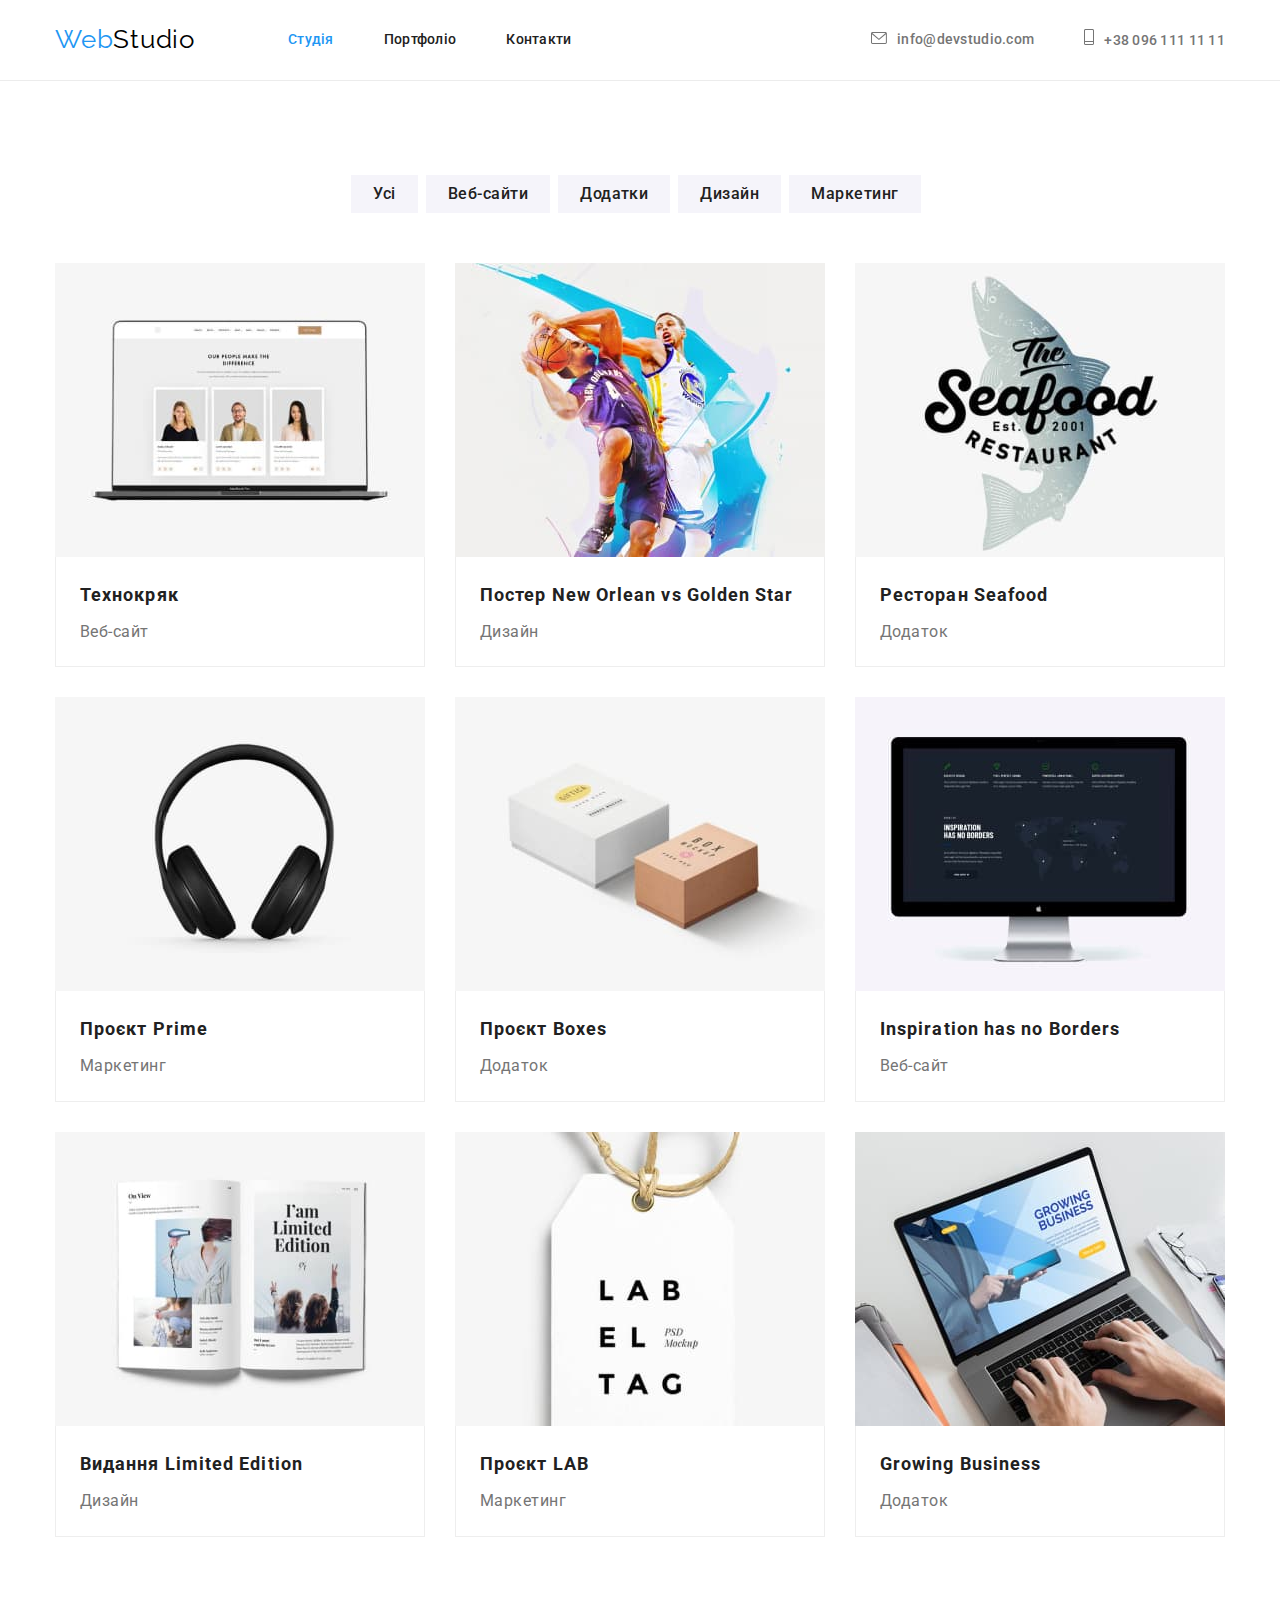
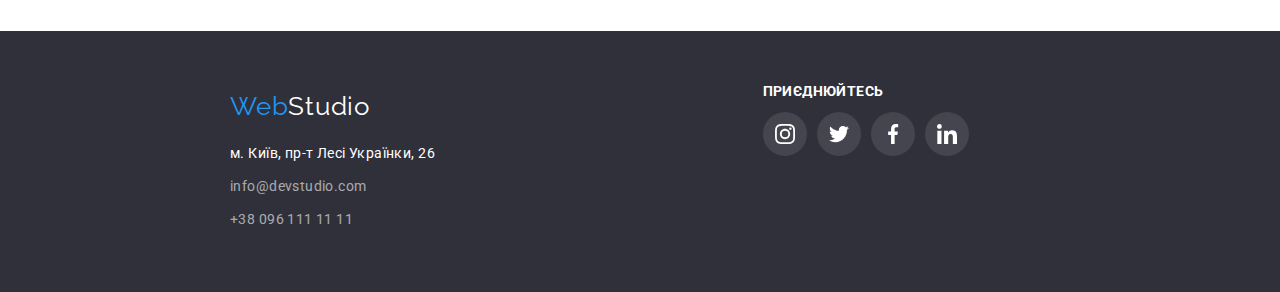
==== portfolio.html @ db8f0330 "." ====
<!DOCTYPE html>
<html lang="uk">

<head>
    <meta charset="UTF-8">
    <meta http-equiv="X-UA-Compatible" content="IE=edge">
    <meta name="viewport" content="width=device-width, initial-scale=1.0">
    <title>WebStudio</title>
    <link rel="preconnect" href="https://fonts.googleapis.com">
    <link rel="preconnect" href="https://fonts.gstatic.com" crossorigin>
    <link href="https://fonts.googleapis.com/css2?family=Raleway:wght@700&family=Roboto:wght@400;500;700;900&display=swap"
    rel="stylesheet">
    <link rel="stylesheet" href="https://cdn.jsdelivr.net/npm/modern-normalize@1.1.0/modern-normalize.min.css">
    <link rel="stylesheet" href="./css/styles.css">
</head>

<body>
    <header class="page-header">
        <div class="container page-header-container">
            <a class="logo link" href="./index.html"><span class="accent-logo">Web</span><span
                    class="dark-logo">Studio</span></a>
    
            <nav class="page-navigator">
                <ul class="menu list">
                    <li class="menu-item"><a class="menu-link link current" href="./index.html">Студія</a></li>
                    <li class="menu-item"><a class="menu-link link" href="#">Портфоліо</a></li>
                    <li class="menu-item"><a class="menu-link link" href="#">Контакти</a></li>
                </ul>
            </nav>
    
            <ul class="menu-contact list">
                <li class="menu-contact-item">
                    <a class="contact link" href="mailto:info@devstudio.com"><svg class="contact-icon" width="16" height="12">
                            <use href="./img/sprite.svg#envelope"></use>
                        </svg>info@devstudio.com</a>
                </li>
                <li class="menu-contact-item"><a class="contact-phone link" href="tel:+380961111111"><svg class="contact-icon"
                            width="10" height="16">
                            <use href="./img/sprite.svg#phone"></use>
                        </svg>+38 096 111 11 11</a></li>
            </ul>
        </div>
    </header>

    <main>
        <section class="section">
            <div class="container">
                <h1 class="visually-hidden">Портфоліо</h1>
                <ul class="menu-button list">
                    <li><button class="menu-button-item" type="button">Усі</button></li>
                    <li><button class="menu-button-item" type="button">Веб-сайти</button></li>
                    <li><button class="menu-button-item" type="button">Додатки</button></li>
                    <li><button class="menu-button-item" type="button">Дизайн</button></li>
                    <li><button class="menu-button-item" type="button">Маркетинг</button></li>
                </ul>

                <ul class="menu-port list portfolio-container">
                    <li class="menu-portfolio-item">
                    <a class="portfolio link" href="#"> 
                            <img src="./img/img-1-techno.jpg" alt="Портфоліо" width="370">
                            <div class="portfolio-about"><h2 class="header-portfolio">Технокряк</h2>
                            <p class="portfolio-page">Веб-сайт</p></div>
                    </a>
                    </li>
                    <li class="menu-portfolio-item">
                        <a class="portfolio link" href="#">
                            <img src="./img/img-2-poster.jpg" alt="Баскетболісти" width="370">
                            <div class="portfolio-about"><h2 class="header-portfolio">Постер New Orlean vs Golden Star</h2>
                            <p class="portfolio-page">Дизайн</p></div>
                        </a>
                    </li>
                    <li class="menu-portfolio-item">
                        <a class="portfolio link" href="#">
                            <img src="./img/img-3-seafood.jpg" alt="Логотип ресторану" width="370">
                            <div class="portfolio-about"><h2 class="header-portfolio">Ресторан Seafood</h2>
                            <p class="portfolio-page">Додаток</p></div>
                        </a>
                    </li>
                    <li class="menu-portfolio-item">
                        <a class="portfolio link" href="#">
                            <img src="./img/img-4-prime.jpg" alt="Навушники" width="370">
                            <div class="portfolio-about"><h2 class="header-portfolio">Проєкт Prime</h2>
                            <p class="portfolio-page">Маркетинг</p></div>
                        </a>
                    </li>
                    <li class="menu-portfolio-item">
                        <a class="portfolio link" href="#">
                            <img src="./img/img-5-boxes.jpg" alt="Коробки" width="370">
                            <div class="portfolio-about"><h2 class="header-portfolio">Проєкт Boxes</h2>
                            <p class="portfolio-page">Додаток</p></div>
                        </a>
                    </li>
                    <li class="menu-portfolio-item">
                        <a class="portfolio link" href="#">
                            <img src="./img/img-6-inspiration.jpg" alt="Монітор" width="370">
                            <div class="portfolio-about"><h2 class="header-portfolio">Inspiration has no Borders</h2>
                            <p class="portfolio-page">Веб-сайт</p></div>
                        </a>
                    </li>
                    <li class="menu-portfolio-item">
                        <a class="portfolio link" href="#">
                            <img src="./img/img-7-limited.jpg" alt="Журнал із світлинами" width="370">
                            <div class="portfolio-about"><h2 class="header-portfolio">Видання Limited Edition</h2>
                            <p class="portfolio-page">Дизайн</p></div>
                        </a>
                    </li>
                    <li class="menu-portfolio-item">
                        <a class="portfolio link" href="#">
                            <img src="./img/img-8-lab.jpg" alt="Лейбл" width="370">
                            <div class="portfolio-about"><h2 class="header-portfolio">Проєкт LAB</h2>
                            <p class="portfolio-page">Маркетинг</p></div>
                        </a>
                    </li>
                    <li class="menu-portfolio-item">
                        <a class="portfolio link" href="#">
                            <img src="./img/img-9-growing.jpg" alt="Ноутбук" width="370">
                            <div class="portfolio-about"><h2 class="header-portfolio">Growing Business</h2>
                            <p class="portfolio-page">Додаток</p></div>
                        </a>
                    </li>
                </ul>
            </div>
        </section>
    </main>

    <footer class="background-footer">
        <div class="container container-footer">
            <div class="container-logo-down"><a class="logo-down link" href="./index.html"><span
                        class="accent-logo">Web</span><span class="wight-logo">Studio</span></a></div>
            <address class="address">
                <ul class="menu-address list">
                    <li class="menu-address-item"><a class="location link" href="https://goo.gl/maps/yNfwffWG3DoJXn189"
                            target="_blank">м. Київ, пр-т Лесі Українки, 26</a></li>
                    <li class="menu-address-item"><a class="footer-contact link"
                            href="mailto:info@devstudio.com">info@devstudio.com</a></li>
                    <li class="menu-address-item"><a class="footer-contact link" href="tel:+380961111111">+38 096 111 11
                            11</a></li>
                </ul>
            </address>
        </div>
    
        <div class="container">
            <h3 class="header-join-us">Приєднюйтесь</h3>
            <ul class="social-footer list">
                <li class="social-icons-footer">
                    <a class="social-link-footer link" href="" target="_blank" aria-label="інстаграм">
                        <svg class="social-icons-footer" width="20" height="20">
                            <use href="./img/sprite.svg#instagram"></use>
                        </svg>
                    </a>
                </li>
                <li class="social-icons-footer">
                    <a class="social-link-footer link" href="" target="_blank" aria-label="твіттер">
                        <svg class="social-icons-footer" width="20" height="20">
                            <use href="./img/sprite.svg#twitter"></use>
                        </svg>
                    </a>
                </li>
                <li class="social-icons-footer">
                    <a class="social-link-footer link" href="" target="_blank" aria-label="фейсбук">
                        <svg class="social-icons-footer" width="20" height="20">
                            <use href="./img/sprite.svg#facebook"></use>
                        </svg>
                    </a>
                </li>
                <li class="social-icons-footer">
                    <a class="social-link-footer link" href="" target="_blank" aria-label="лінкедін">
                        <svg class="social-icons-footer" width="20" height="20">
                            <use href="./img/sprite.svg#linkedin"></use>
                        </svg>
                    </a>
                </li>
            </ul>
        </div>
    </footer>
</body>

</html>
---- css/styles.css ----
:root{
--one-accent-color:#188CE8;
--accent-color:#2196F3;
--primary-text-color:#757575;
--color-dark:#212121;
--background-dark:#2F303A;
--white-color:#FFFFFF;
--background-light-btn:#F5F4FA;
--dark-logo:#000000;
--background-grey:#F5F4FA;
--color-header-border:#ECECEC;
--color-portfolio-border:#EEEEEE;
--background-color-header:#C4C4C4;
--background-gradient:rgba(47, 48, 58, 0.4);
--client-border:#AFB1B8;
}

h1,
h2,
h3,
h4,
p {
    margin-top: 0;
    margin-bottom: 0;
}

ul,
ol {
    margin-top: 0;
    margin-bottom: 0;
    padding-left: 0;
}

.container {
    width: 1200px;
    margin-left: auto;
    margin-right: auto;
    padding-left: 15px;
    padding-right: 15px;

}

.link {
    text-decoration: none;
}

.list {
    list-style: none;   
}

img {
    display: block;
}

button {
    font-family: inherit;
    cursor: pointer;
}

body{
    font-family:'Roboto', sans-serif;
    font-size: 16px;
    letter-spacing: 0.03em;
    color:var(--primary-text-color);
}

.accent-logo {
    color:var(--accent-color);
}

.dark-logo {
    color: var(--dark-logo);
}

.wight-logo {
    color: var(--white-color);
}


.logo {
    font-family: 'Raleway',sans-serif;
    font-weight: 400;
    font-size: 26px;
    line-height: 1.19;
    letter-spacing: 0.03em;
    margin-right: 93px;
}

.page-header-container {
    display: flex;
    align-items: center;
}

.page-header {
    padding-top: 24px;
    padding-bottom: 25px;
    border-bottom: 1px solid var(--color-header-border);
}

.menu {
    display: flex;
    align-items: center;
    column-gap: 50px ;
    
}

.menu-contact {
    display: flex;
    align-items: center;
    margin-left: auto;
}

.menu-link {
    font-family: 'Roboto',sans-serif;
    font-size: 14px;
    line-height: 1.14;
    letter-spacing: 0.02em;
    font-weight: 500;
    color: var(--color-dark);
    padding-top: 24px ;
    padding-bottom: 25px;

}

.menu-link:hover,
.menu-link:focus {
    color: var(--accent-color);
}

.contact {
    color:var(--primary-text-color) ;
    font-family: 'Roboto', sans-serif; 
    font-size: 14px ;
    line-height: 1.14;
    letter-spacing: 0.02em ;
    font-weight: 500;
    margin-right: 50px;
}

.contact-phone {
    color:var(--primary-text-color) ;
    font-family: 'Roboto', sans-serif; 
    font-size: 14px ;
    line-height: 1.14;
    letter-spacing: 0.02em ;
    font-weight: 500;
    
}

.contact-icon {
    fill: currentColor;
   margin-right: 10px;
   
}

.header-single {
    font-family: 'Roboto', sans-serif ;
    font-size: 44px;
    font-weight: 900;
    line-height: 1.36;
    color: var(--white-color);
    letter-spacing: 0.06em;
    text-transform: uppercase;
}

.container-backgroud-section {
    display: flex;
    text-align: center;
    justify-content: center;
    align-items: center;
    flex-direction: column;
    }

.header-second-work {
    font-family: 'Roboto',sans-serif;
    font-weight: 700;
    font-size: 36px;
    line-height: 1.16;
    letter-spacing: 0.03em;
    color: var(--color-dark);
    display: flex;
    justify-content:center;
    margin-bottom: 50px;
}

.header-portfolio {
    font-family: 'Roboto', sans-serif;
    font-weight: 700;
    font-size: 18px;
    line-height: 2;
    letter-spacing: 0.06em;
    color: var(--color-dark);
    margin-bottom: 4px;
}

.portfolio-page {
    font-family: 'Roboto', sans-serif;
    font-size: 16px; 
    font-weight: 400;
    line-height: 1.87;
    letter-spacing: 0.03em;
    color:var(--primary-text-color);
}

.header-speciality {
    font-family: 'Roboto', sans-serif;
    font-weight: 700;
    font-size: 14px;
    line-height: 1.14; 
    text-transform: uppercase;
    letter-spacing: 0.03em;
    color: var(--color-dark);
    padding-bottom: 10px;
}

.about-spesiality {
    font-family: 'Roboto', sans-serif; 
    font-weight: 400;
    font-size: 14px; 
    line-height: 1.71;
    letter-spacing: 0.03em;
    color:var(--primary-text-color);
}

.container-icons-speciality {
    background: var(--background-light-btn);
    border-radius: 4px;
    display: flex;
    justify-content: center;
    width: 270px;
    height: 120px;
    margin-bottom:30px;
}

.box-icons {
    display: flex;
    margin-top: 25px;
    margin-bottom: 25px;
}

.header-name-team {
    font-family: 'Roboto', sans-serif; 
    font-size: 16px ;
    line-height: 1.18;
    font-weight: 500;
    letter-spacing: 0.03em;
    color: var(--color-dark);
    margin-bottom: 10px;
}

.header-our-clients{
    font-family: 'Roboto', sans-serif;
    font-weight: 700;
    font-size: 36px;
    line-height: 1.16;
    letter-spacing: 0.03em;
    color: var(--color-dark);
    display: flex;
    justify-content: center;
    margin-top: 50px;

}

.about-team {
    font-family: 'Roboto', sans-serif; 
    font-size: 16px ;
    font-weight: 400;
    line-height: 1.8; 
    letter-spacing: 0.03em;
    color: var(--primary-text-color);
}



.contact:hover,
.contact:focus {
    color: var(--accent-color);
}

.modal-open-btn {
    font-family: 'Roboto', sans-serif;
    font-weight: 700;
    font-size: 16px;
    line-height: 1.87;
    letter-spacing: 0.06em;
    color:var(--white-color);
    background-color: var(--accent-color);  
    display: block;
    padding: 10px 32px ;
    min-width: 216;
    margin-top: 30px;
    border: 0;
}

.modal-open-btn:hover,
.modal-open-btn:focus {
    background-color: var(--one-accent-color);
}

.menu-speciality {
    display: flex;
    flex-wrap: nowrap;
    gap: 30px;
    flex-basis: calc((100%-90px)/4);
    
}

.section.about {
    padding-top: 0;
 }

.menu-img {
    display: flex;
    flex-wrap: wrap;
    gap: 30px;
}

.menu-team {
    display: flex;
    flex-wrap: wrap;
    gap: 30px;
}

.menu-socials {
    display: flex;
    justify-content: center;
    align-items: center;
    gap: 10px;
    margin-top: 16px;
    margin-bottom: 30px;

}

.socials-link {
    display: flex;
    justify-content: center;
    width: 44px;
    height: 44px;
    background-color: var(--white-color);
    border-radius: 50%;
    align-items: center;
}

.socials-icons {
    fill: var(--client-border);

}

.socials-link:hover .socials-icons,
.socials-link:focus .socials-icons {
    fill: var(--white-color);
}

.socials-link:hover,
.socials-link:focus {
    background-color: var(--accent-color);
}

.container-team-item {
    padding-top: 30px; 
    display: flex; 
    flex-direction: column;
    align-items: center;
}

.clients-link {
    display: flex;
    align-items: center;
    justify-content: center;
    width: 170px;
    height: 92px;
    border: 1px solid var(--client-border);
    border-radius: 4px;
} 

.clients-link:hover {
    border-color: var(--accent-color);
}

.clients-link:hover .clients-icon,
.clients-link:focus .clients-icon {
    fill: var(--accent-color) ;
}


.clients-item {
    display: block;
    margin-top: 50px;
    margin-bottom:94px ;

}

.clients-icon {
    fill: var(--client-border);
}

.clients {
    display: flex;
    flex-wrap: wrap;
    gap: 30px;
}

.backgroud-section {
    background-color: var(--background-color-header);
    background-image: url(../img/img-header.jpg), linear-gradient(var(--background-gradient),var(--background-gradient) );
    padding-top: 200px;
    padding-bottom: 200px;
}

.background-footer {
    background-color:var(--background-dark) ;
    padding-top: 60px;
    padding-bottom: 60px;
    padding-left: 215px ;
    display: flex;
    justify-content:  center;
   
}

.header-join-us {
    display: block;
    font-family: 'Roboto', sans-serif;
    font-weight: 700;
    font-size: 14px;
    line-height: 1.14px;
    letter-spacing: 0.03em;
    text-transform: uppercase;
    color: var(--white-color);
    margin-bottom: 20px;
}

.social-link-footer {
    display: flex;
    justify-content: center;
    width: 44px;
    height: 44px;
    background-color: rgba(255, 255, 255, 0.1);
    border-radius: 50%;
    align-items: center;
}

.social-link-footer:hover {
    background-color: var(--accent-color);
}

.social-icons-footer {
    fill:var(--white-color);
}

.menu-address-item:not(:last-child){
    margin-bottom: 9px;
}


.location {
    font-family: 'Roboto', sans-serif;
    font-style: normal;
    font-size: 14px;
    font-weight: 400;
    line-height: 1.71;
    letter-spacing: 0.03em;
    color:var(--white-color);
}

.location:hover,
.location:focus {
    color:var(--accent-color);
    
}

.footer-contact{
    font-family: 'Roboto', sans-serif;
    font-style: normal;
    font-weight: 400;
    font-size: 14px ;
    line-height: 1.71;
    letter-spacing: 0.03em;
    color: rgba(255, 255, 255, 0.6);
}

.footer-contact:hover,
.footer-contact:focus {
    color: var(--accent-color);
}

.logo-down {
    font-family: 'Raleway', sans-serif;
    font-weight: 400;
    font-size: 26px;
    line-height: 1.19;
    letter-spacing: 0.03em;
}

.container-logo-down{
    margin-bottom: 20px;
}

.social-footer {
    display: flex;
    gap: 10px;
}
.menu-button-item {
    background-color: var(--background-light-btn);
    color:var(--color-dark);
    font-family: 'Roboto', sans-serif;
    font-weight: 500;
    font-size: 16px;
    line-height: 1.6;
    letter-spacing: 0.03em;
    padding: 6px 22px;
    border: none;
  
}

.menu-button-item:hover,
.menu-button-item:focus {
    background-color:var(--accent-color);
    color: var(--white-color);
    box-shadow: 0px 3px 1px rgba(0, 0, 0, 0.1), 0px 1px 2px rgba(0, 0, 0, 0.08), 0px 2px 2px rgba(0, 0, 0, 0.12);
    border-radius: 4px;
}

.menu-button-item:not(last-child) {
    margin-right: 8px;
}

.menu-button {
    display: flex;
    align-items: center;
    justify-content: center;
    margin-bottom: 50px;
}

.visually-hidden {
    position: absolute;
    white-space: nowrap;
    width: 1px;
    height: 1px;
    overflow: hidden;
    border: 0;
    padding: 0;
    clip: rect(0 0 0 0);
    clip-path: inset(50%);
    margin: -1px;
}

.section {
    padding-top: 94px;
    padding-bottom: 94px;
}

.portfolio-container {
    display: flex;
    flex-wrap: wrap;
    gap: 30px;
    flex-basis: calc((100%-60px)/3);
}

.menu-portfolio-item:hover {
    border: 1px solid #EEEEEE;
    box-shadow: 0px 1px 1px rgba(0, 0, 0, 0.12), 0px 4px 4px rgba(0, 0, 0, 0.06),1px 4px 6px rgba(0, 0, 0, 0.16);

}
.portfolio-about{
    padding: 20px 24px;
    border-bottom: 1px solid var(--color-portfolio-border);
    border-right: 1px solid var(--color-portfolio-border);
    border-left: 1px solid var(--color-portfolio-border);
}

.background-our-team{
    background-color: var(--background-grey);

}
.menu-team-item{
    background-color:var(--white-color);
    box-shadow: 0px 1px 3px rgba(0, 0, 0, 0.12), 0px 1px 1px rgba(0, 0, 0, 0.14), 0px 2px 1px rgba(0, 0, 0, 0.2);
    border-radius: 0px 0px 4px 4px;
}
.current {
    color: var(--accent-color);
}
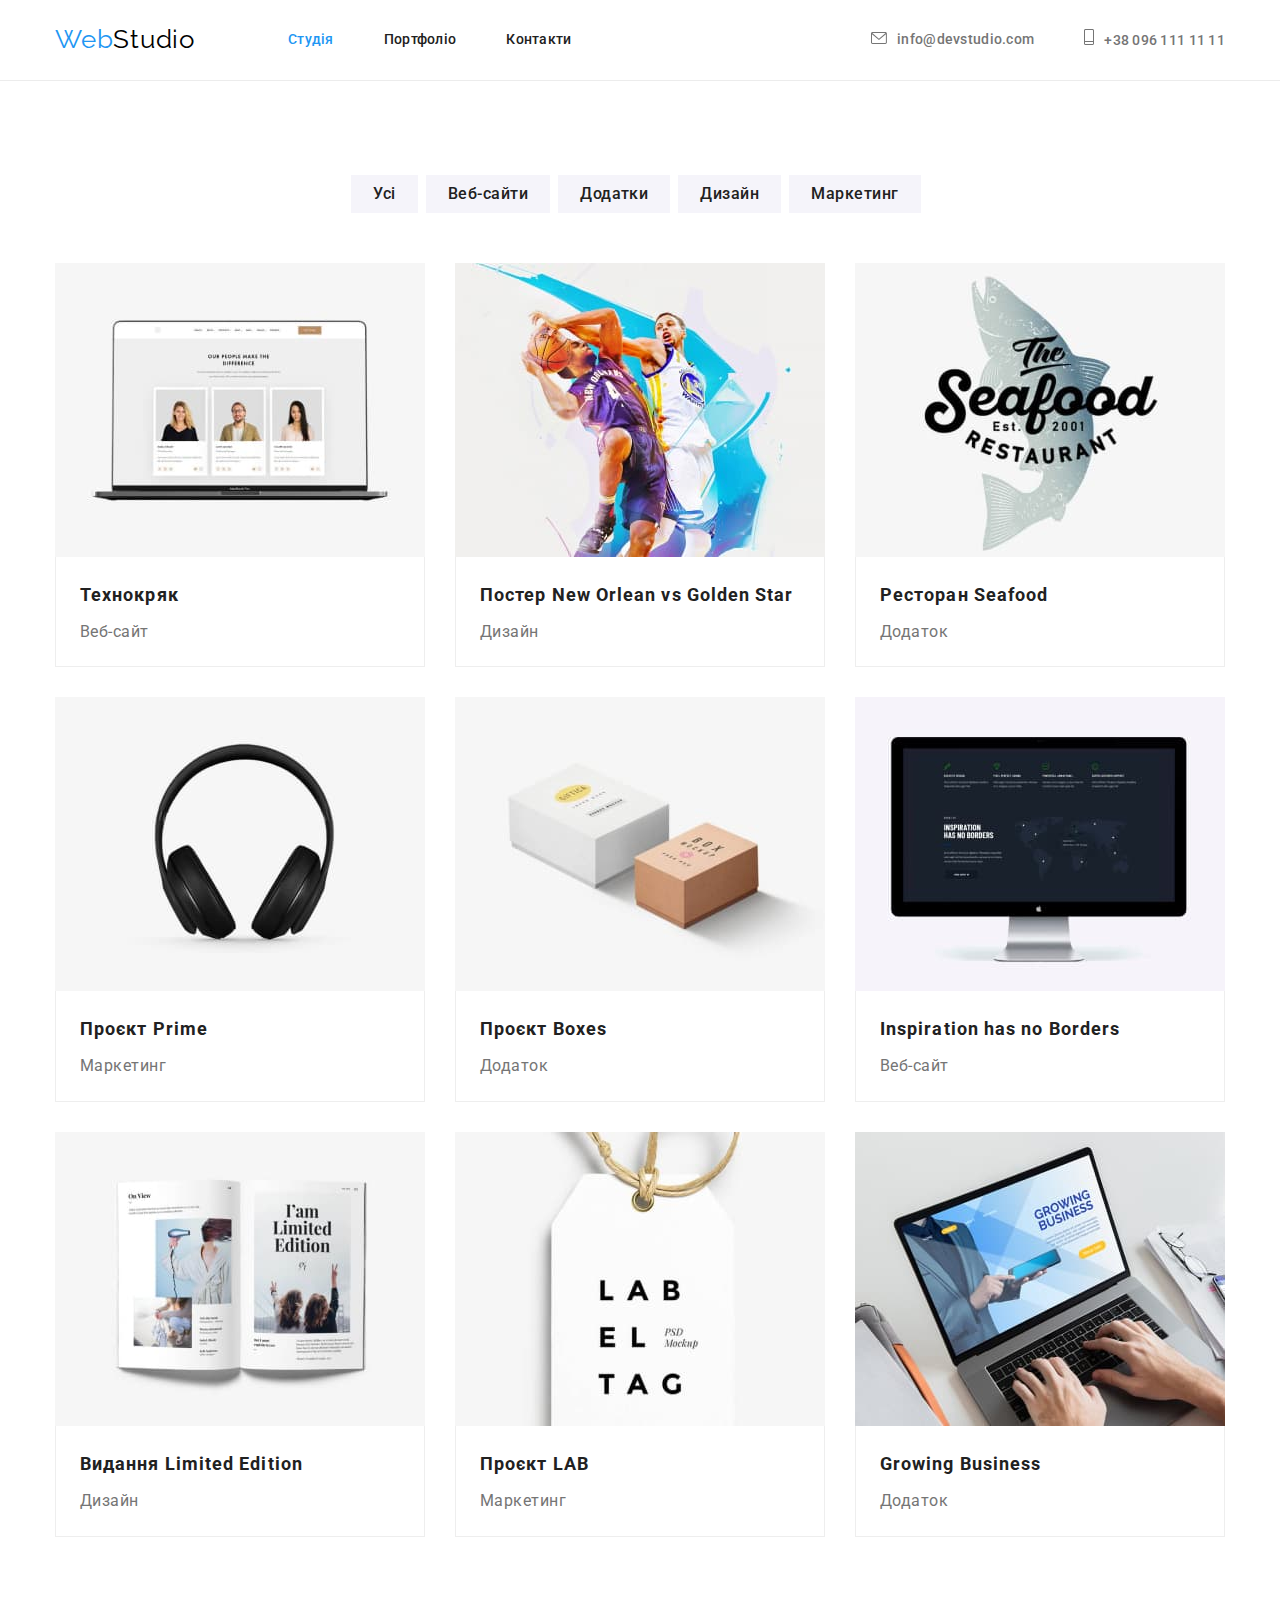
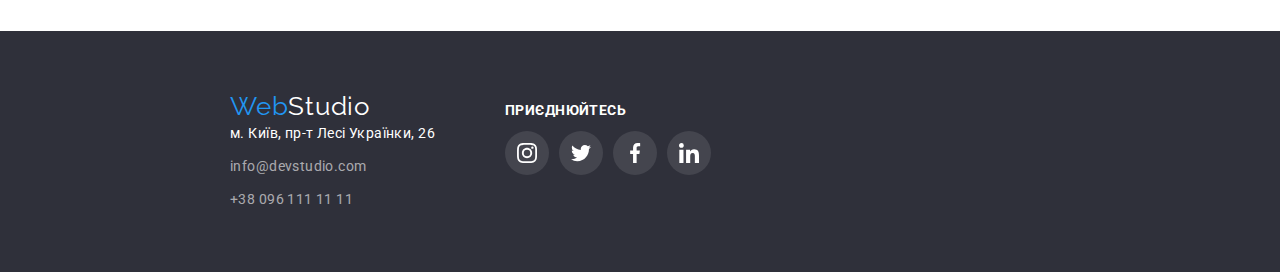
==== commit f92bb982: "corrected mistakes" ====
--- a/portfolio.html
+++ b/portfolio.html
@@ -125,52 +125,57 @@
 
     <footer class="background-footer">
         <div class="container container-footer">
-            <div class="container-logo-down"><a class="logo-down link" href="./index.html"><span
-                        class="accent-logo">Web</span><span class="wight-logo">Studio</span></a></div>
-            <address class="address">
-                <ul class="menu-address list">
-                    <li class="menu-address-item"><a class="location link" href="https://goo.gl/maps/yNfwffWG3DoJXn189"
-                            target="_blank">м. Київ, пр-т Лесі Українки, 26</a></li>
-                    <li class="menu-address-item"><a class="footer-contact link"
-                            href="mailto:info@devstudio.com">info@devstudio.com</a></li>
-                    <li class="menu-address-item"><a class="footer-contact link" href="tel:+380961111111">+38 096 111 11
-                            11</a></li>
+    
+            <div class="contacts-container">
+                <span class="container-logo-down"><a class="logo-down link" href="./index.html"><span
+                            class="accent-logo">Web</span><span class="wight-logo">Studio</span></a></span>
+                <address class="address">
+                    <ul class="menu-address list">
+                        <li class="menu-address-item"><a class="location link" href="https://goo.gl/maps/yNfwffWG3DoJXn189"
+                                target="_blank">м. Київ, пр-т Лесі Українки, 26</a></li>
+                        <li class="menu-address-item"><a class="footer-contact link"
+                                href="mailto:info@devstudio.com">info@devstudio.com</a></li>
+                        <li class="menu-address-item"><a class="footer-contact link" href="tel:+380961111111">+38 096 111 11
+                                11</a></li>
+                    </ul>
+                </address>
+            </div>
+    
+    
+            <div class="socials-container">
+                <h3 class="header-join-us">Приєднюйтесь</h3>
+                <ul class="social-footer list">
+                    <li class="social-icons-footer">
+                        <a class="social-link-footer link" href="" target="_blank" aria-label="інстаграм">
+                            <svg class="social-icons-footer" width="20" height="20">
+                                <use href="./img/sprite.svg#instagram"></use>
+                            </svg>
+                        </a>
+                    </li>
+                    <li class="social-icons-footer">
+                        <a class="social-link-footer link" href="" target="_blank" aria-label="твіттер">
+                            <svg class="social-icons-footer" width="20" height="20">
+                                <use href="./img/sprite.svg#twitter"></use>
+                            </svg>
+                        </a>
+                    </li>
+                    <li class="social-icons-footer">
+                        <a class="social-link-footer link" href="" target="_blank" aria-label="фейсбук">
+                            <svg class="social-icons-footer" width="20" height="20">
+                                <use href="./img/sprite.svg#facebook"></use>
+                            </svg>
+                        </a>
+                    </li>
+                    <li class="social-icons-footer">
+                        <a class="social-link-footer link" href="" target="_blank" aria-label="лінкедін">
+                            <svg class="social-icons-footer" width="20" height="20">
+                                <use href="./img/sprite.svg#linkedin"></use>
+                            </svg>
+                        </a>
+                    </li>
                 </ul>
-            </address>
-        </div>
+            </div>
     
-        <div class="container">
-            <h3 class="header-join-us">Приєднюйтесь</h3>
-            <ul class="social-footer list">
-                <li class="social-icons-footer">
-                    <a class="social-link-footer link" href="" target="_blank" aria-label="інстаграм">
-                        <svg class="social-icons-footer" width="20" height="20">
-                            <use href="./img/sprite.svg#instagram"></use>
-                        </svg>
-                    </a>
-                </li>
-                <li class="social-icons-footer">
-                    <a class="social-link-footer link" href="" target="_blank" aria-label="твіттер">
-                        <svg class="social-icons-footer" width="20" height="20">
-                            <use href="./img/sprite.svg#twitter"></use>
-                        </svg>
-                    </a>
-                </li>
-                <li class="social-icons-footer">
-                    <a class="social-link-footer link" href="" target="_blank" aria-label="фейсбук">
-                        <svg class="social-icons-footer" width="20" height="20">
-                            <use href="./img/sprite.svg#facebook"></use>
-                        </svg>
-                    </a>
-                </li>
-                <li class="social-icons-footer">
-                    <a class="social-link-footer link" href="" target="_blank" aria-label="лінкедін">
-                        <svg class="social-icons-footer" width="20" height="20">
-                            <use href="./img/sprite.svg#linkedin"></use>
-                        </svg>
-                    </a>
-                </li>
-            </ul>
         </div>
     </footer>
 </body>
--- a/css/styles.css
+++ b/css/styles.css
@@ -230,12 +230,12 @@
     width: 270px;
     height: 120px;
     margin-bottom:30px;
+    align-items: center;
+
 }
 
 .box-icons {
     display: flex;
-    margin-top: 25px;
-    margin-bottom: 25px;
 }
 
 .header-name-team {
@@ -249,16 +249,17 @@
 }
 
 .header-our-clients{
-    font-family: 'Roboto', sans-serif;
     font-weight: 700;
     font-size: 36px;
     line-height: 1.16;
     letter-spacing: 0.03em;
     color: var(--color-dark);
-    display: flex;
-    justify-content: center;
-    margin-top: 50px;
-
+    text-align: center;
+}
+
+.our-clients {
+   padding-top: 94px; 
+   padding-bottom: 94px;
 }
 
 .about-team {
@@ -386,8 +387,6 @@
 .clients-item {
     display: block;
     margin-top: 50px;
-    margin-bottom:94px ;
-
 }
 
 .clients-icon {
@@ -402,9 +401,13 @@
 
 .backgroud-section {
     background-color: var(--background-color-header);
-    background-image: url(../img/img-header.jpg), linear-gradient(var(--background-gradient),var(--background-gradient) );
+    background-image: linear-gradient(var(--background-gradient), var(--background-gradient)), url(../img/img-header.jpg);
     padding-top: 200px;
     padding-bottom: 200px;
+    background-repeat: no-repeat;
+    background-size: cover;
+    width: 1600px;
+    margin: 0 auto;
 }
 
 .background-footer {
@@ -491,7 +494,7 @@
     letter-spacing: 0.03em;
 }
 
-.container-logo-down{
+.container-logo-down {
     margin-bottom: 20px;
 }
 
@@ -499,6 +502,15 @@
     display: flex;
     gap: 10px;
 }
+.socials-container {
+    margin-left: 70px;
+}
+
+.container-footer {
+    display: flex;
+    align-items: baseline;
+}
+
 .menu-button-item {
     background-color: var(--background-light-btn);
     color:var(--color-dark);
@@ -556,23 +568,23 @@
     flex-basis: calc((100%-60px)/3);
 }
 
-.menu-portfolio-item:hover {
-    border: 1px solid #EEEEEE;
+.portfolio:hover {
+    display: block;
     box-shadow: 0px 1px 1px rgba(0, 0, 0, 0.12), 0px 4px 4px rgba(0, 0, 0, 0.06),1px 4px 6px rgba(0, 0, 0, 0.16);
 
 }
-.portfolio-about{
+.portfolio-about {
     padding: 20px 24px;
     border-bottom: 1px solid var(--color-portfolio-border);
     border-right: 1px solid var(--color-portfolio-border);
     border-left: 1px solid var(--color-portfolio-border);
 }
 
-.background-our-team{
+.background-our-team {
     background-color: var(--background-grey);
 
 }
-.menu-team-item{
+.menu-team-item {
     background-color:var(--white-color);
     box-shadow: 0px 1px 3px rgba(0, 0, 0, 0.12), 0px 1px 1px rgba(0, 0, 0, 0.14), 0px 2px 1px rgba(0, 0, 0, 0.2);
     border-radius: 0px 0px 4px 4px;
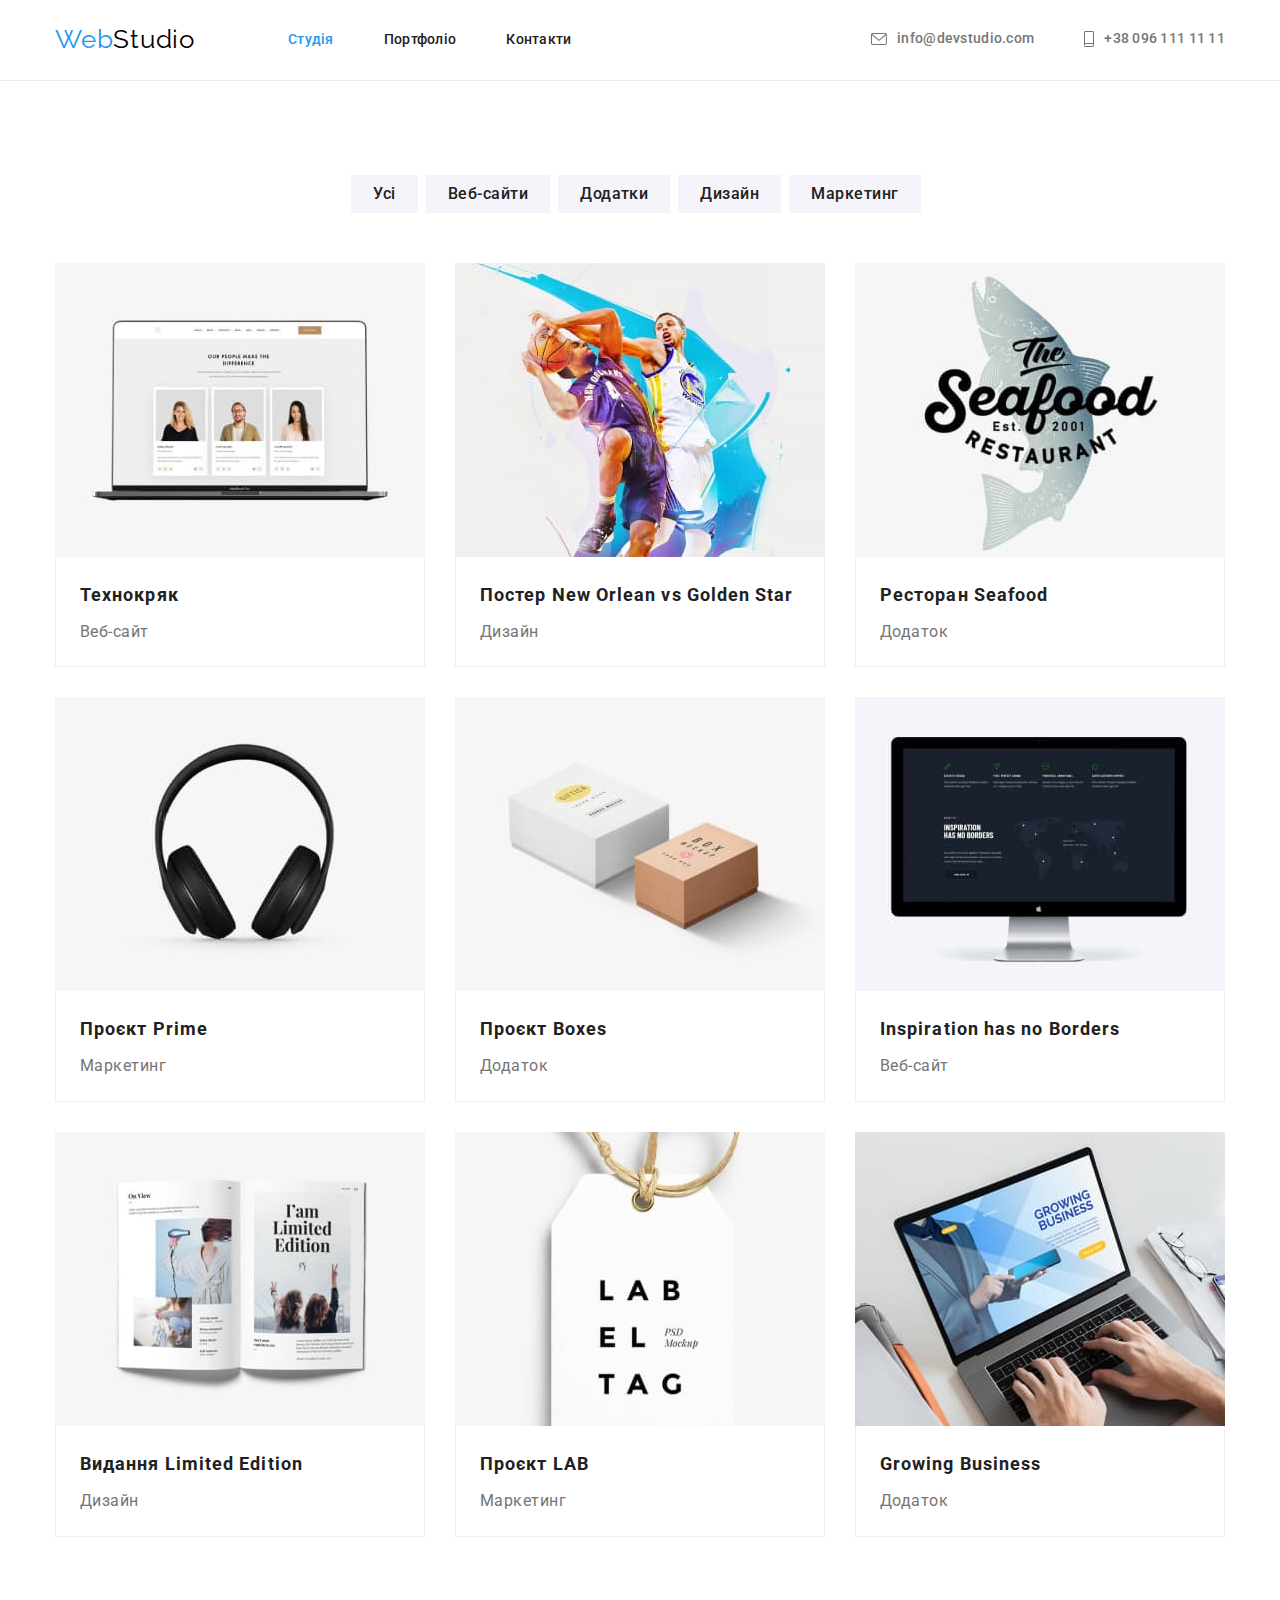
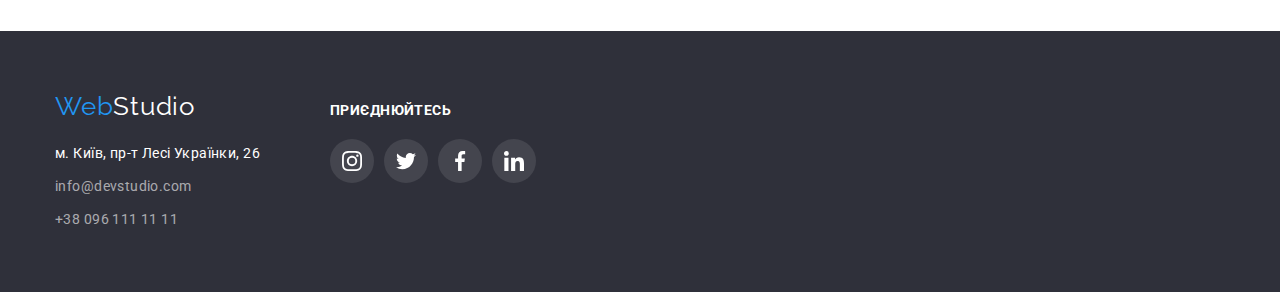
==== commit 902962d5: ":)" ====
--- a/portfolio.html
+++ b/portfolio.html
@@ -126,20 +126,16 @@
     <footer class="background-footer">
         <div class="container container-footer">
     
-            <div class="contacts-container">
-                <span class="container-logo-down"><a class="logo-down link" href="./index.html"><span
-                            class="accent-logo">Web</span><span class="wight-logo">Studio</span></a></span>
+        <div class="contacts-container">
+            <div class="container-logo-down"><a class="logo-down link" href="./index.html"><span class="accent-logo">Web</span><span class="wight-logo">Studio</span></a></div>
                 <address class="address">
                     <ul class="menu-address list">
-                        <li class="menu-address-item"><a class="location link" href="https://goo.gl/maps/yNfwffWG3DoJXn189"
-                                target="_blank">м. Київ, пр-т Лесі Українки, 26</a></li>
-                        <li class="menu-address-item"><a class="footer-contact link"
-                                href="mailto:info@devstudio.com">info@devstudio.com</a></li>
-                        <li class="menu-address-item"><a class="footer-contact link" href="tel:+380961111111">+38 096 111 11
-                                11</a></li>
+                        <li class="menu-address-item"><a class="location link" href="https://goo.gl/maps/yNfwffWG3DoJXn189" target="_blank">м. Київ, пр-т Лесі Українки, 26</a></li>
+                        <li class="menu-address-item"><a class="footer-contact link" href="mailto:info@devstudio.com">info@devstudio.com</a></li>
+                        <li class="menu-address-item"><a class="footer-contact link" href="tel:+380961111111">+38 096 111 11 11</a></li>
                     </ul>
                 </address>
-            </div>
+        </div>
     
     
             <div class="socials-container">
--- a/css/styles.css
+++ b/css/styles.css
@@ -128,6 +128,8 @@
 }
 
 .contact {
+    display: flex;
+    align-items: center;
     color:var(--primary-text-color) ;
     font-family: 'Roboto', sans-serif; 
     font-size: 14px ;
@@ -138,6 +140,7 @@
 }
 
 .contact-phone {
+    display: flex;
     color:var(--primary-text-color) ;
     font-family: 'Roboto', sans-serif; 
     font-size: 14px ;
@@ -149,8 +152,7 @@
 
 .contact-icon {
     fill: currentColor;
-   margin-right: 10px;
-   
+    margin-right: 10px;
 }
 
 .header-single {
@@ -227,11 +229,9 @@
     border-radius: 4px;
     display: flex;
     justify-content: center;
-    width: 270px;
     height: 120px;
     margin-bottom:30px;
     align-items: center;
-
 }
 
 .box-icons {
@@ -248,15 +248,6 @@
     margin-bottom: 10px;
 }
 
-.header-our-clients{
-    font-weight: 700;
-    font-size: 36px;
-    line-height: 1.16;
-    letter-spacing: 0.03em;
-    color: var(--color-dark);
-    text-align: center;
-}
-
 .our-clients {
    padding-top: 94px; 
    padding-bottom: 94px;
@@ -271,10 +262,18 @@
     color: var(--primary-text-color);
 }
 
-
-
 .contact:hover,
 .contact:focus {
+    color: var(--accent-color);
+}
+
+.contact-phone:hover .contact-icon,
+.contact-phone:focus .contact-icon {
+    fill: var(--accent-color);
+}
+
+.contact-phone:hover ,
+.contact-phone:focus {
     color: var(--accent-color);
 }
 
@@ -302,8 +301,10 @@
     display: flex;
     flex-wrap: nowrap;
     gap: 30px;
-    flex-basis: calc((100%-90px)/4);
-    
+}
+
+.menu-speciality-item {
+    flex-basis: calc((100% - 90px)/4);
 }
 
 .section.about {
@@ -328,8 +329,6 @@
     align-items: center;
     gap: 10px;
     margin-top: 16px;
-    margin-bottom: 30px;
-
 }
 
 .socials-link {
@@ -359,6 +358,7 @@
 
 .container-team-item {
     padding-top: 30px; 
+    padding-bottom: 30px;
     display: flex; 
     flex-direction: column;
     align-items: center;
@@ -368,13 +368,13 @@
     display: flex;
     align-items: center;
     justify-content: center;
-    width: 170px;
     height: 92px;
     border: 1px solid var(--client-border);
     border-radius: 4px;
 } 
 
-.clients-link:hover {
+.clients-link:hover,
+.clients-link:focus {
     border-color: var(--accent-color);
 }
 
@@ -386,7 +386,7 @@
 
 .clients-item {
     display: block;
-    margin-top: 50px;
+    flex-basis: calc((100% - 150px)/6);
 }
 
 .clients-icon {
@@ -414,7 +414,6 @@
     background-color:var(--background-dark) ;
     padding-top: 60px;
     padding-bottom: 60px;
-    padding-left: 215px ;
     display: flex;
     justify-content:  center;
    
@@ -425,7 +424,7 @@
     font-family: 'Roboto', sans-serif;
     font-weight: 700;
     font-size: 14px;
-    line-height: 1.14px;
+    line-height: 1.14;
     letter-spacing: 0.03em;
     text-transform: uppercase;
     color: var(--white-color);
@@ -442,7 +441,8 @@
     align-items: center;
 }
 
-.social-link-footer:hover {
+.social-link-footer:hover,
+.social-link-footer:focus {
     background-color: var(--accent-color);
 }
 
@@ -568,8 +568,12 @@
     flex-basis: calc((100%-60px)/3);
 }
 
-.portfolio:hover {
-    display: block;
+.portfolio {
+display: block;
+}
+
+.portfolio:hover,
+.portfolio:focus {
     box-shadow: 0px 1px 1px rgba(0, 0, 0, 0.12), 0px 4px 4px rgba(0, 0, 0, 0.06),1px 4px 6px rgba(0, 0, 0, 0.16);
 
 }
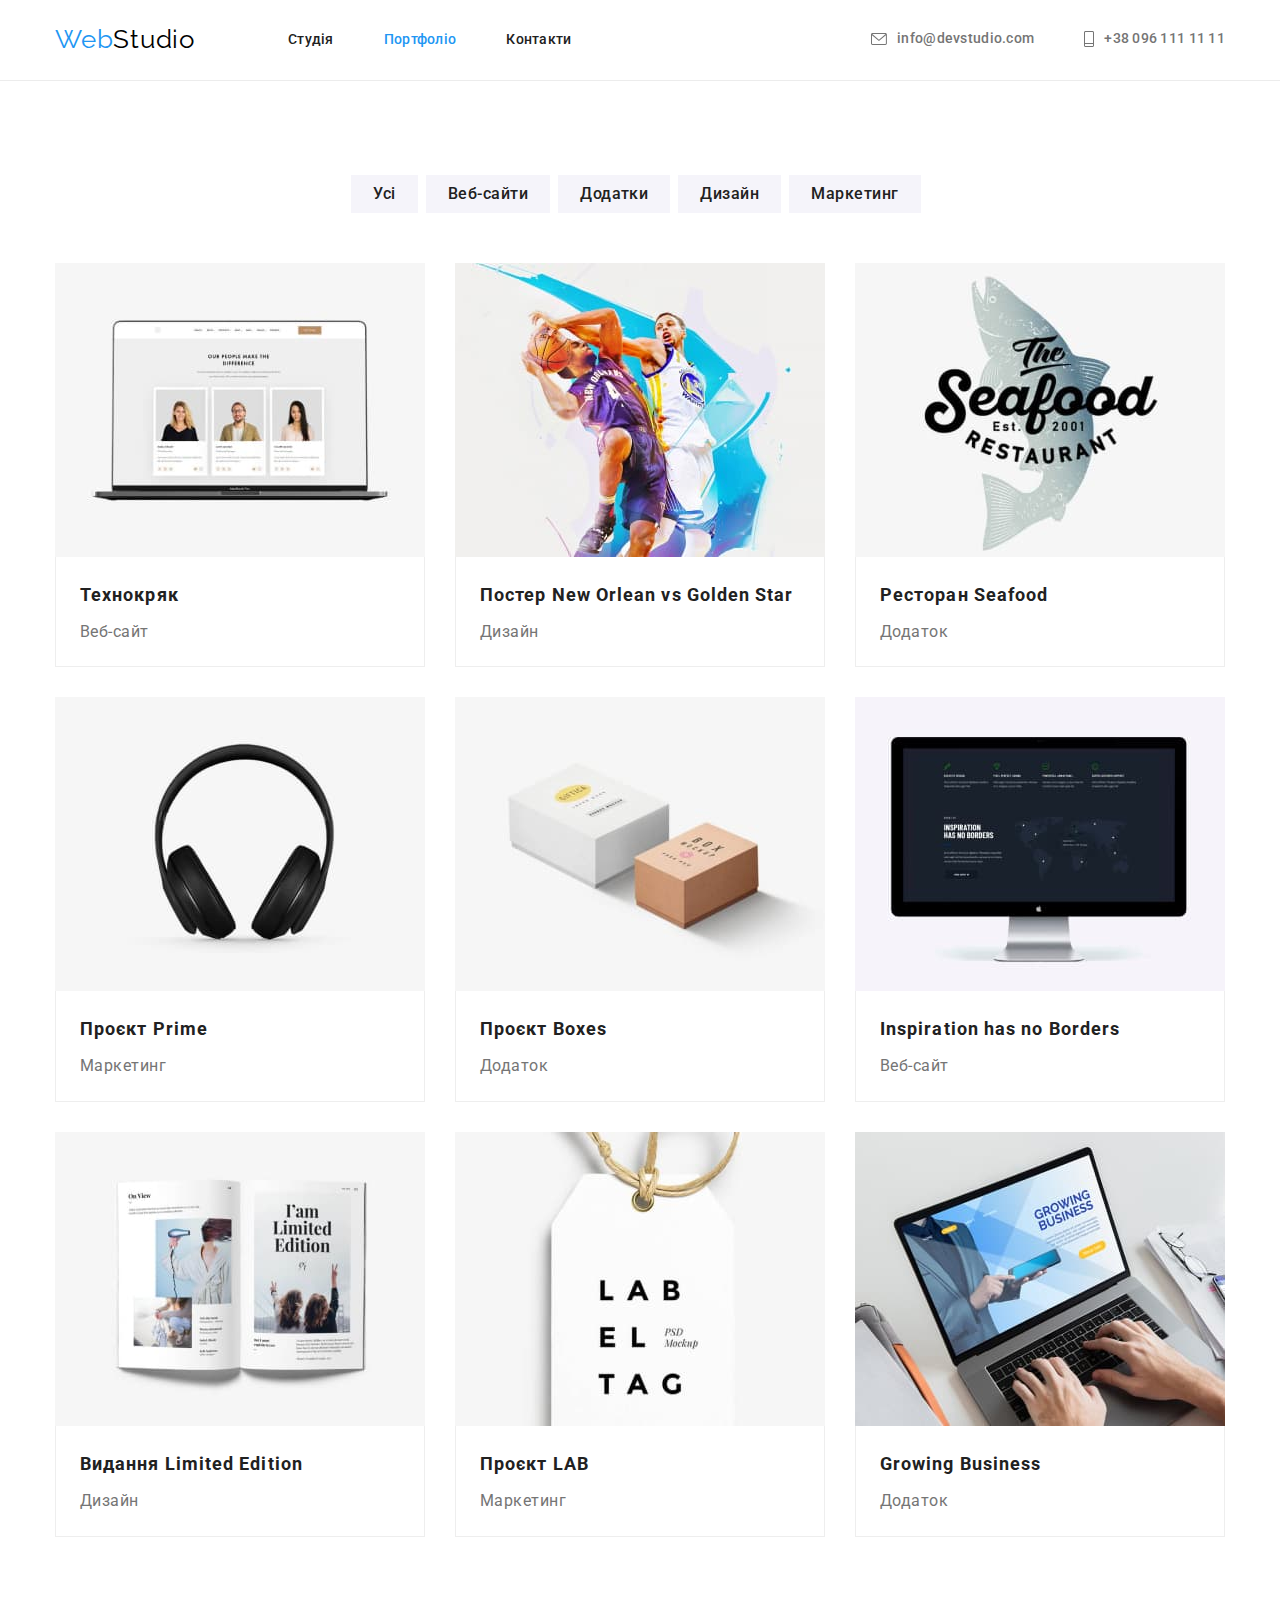
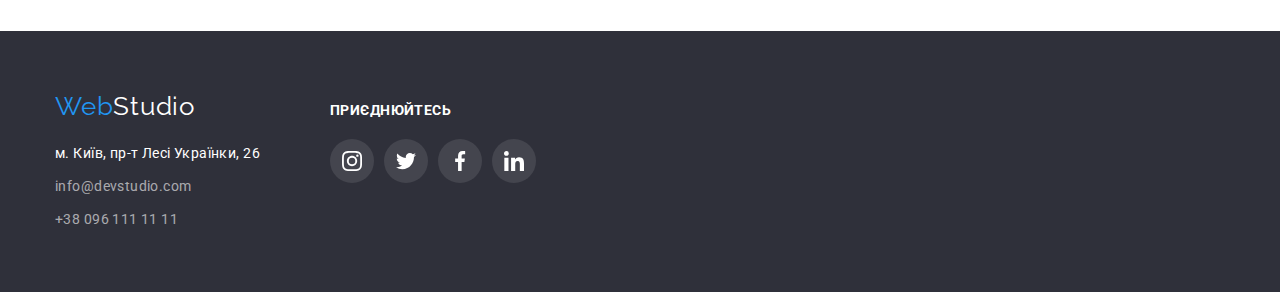
==== commit 6096c7c8: "Update portfolio.html" ====
--- a/portfolio.html
+++ b/portfolio.html
@@ -22,8 +22,8 @@
     
             <nav class="page-navigator">
                 <ul class="menu list">
-                    <li class="menu-item"><a class="menu-link link current" href="./index.html">Студія</a></li>
-                    <li class="menu-item"><a class="menu-link link" href="#">Портфоліо</a></li>
+                    <li class="menu-item"><a class="menu-link link" href="./index.html">Студія</a></li>
+                    <li class="menu-item"><a class="menu-link link current" href="#">Портфоліо</a></li>
                     <li class="menu-item"><a class="menu-link link" href="#">Контакти</a></li>
                 </ul>
             </nav>
